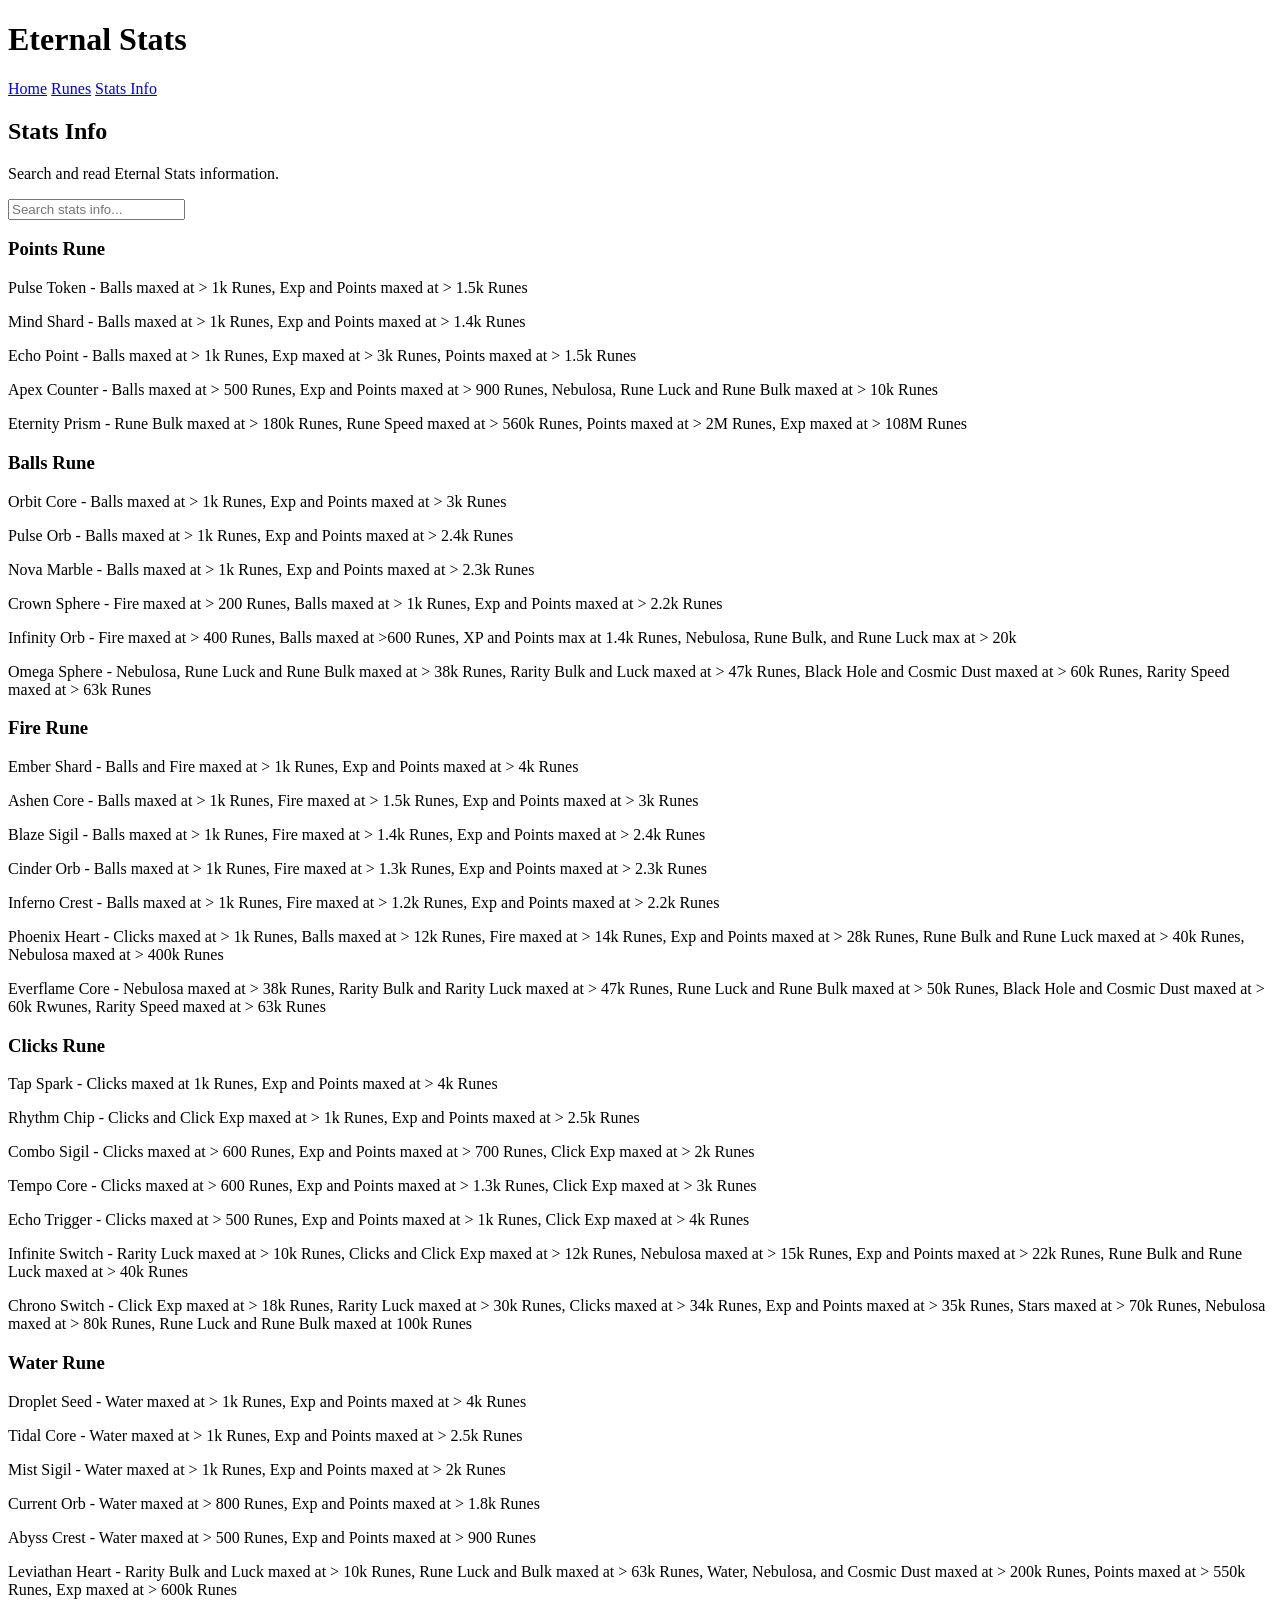
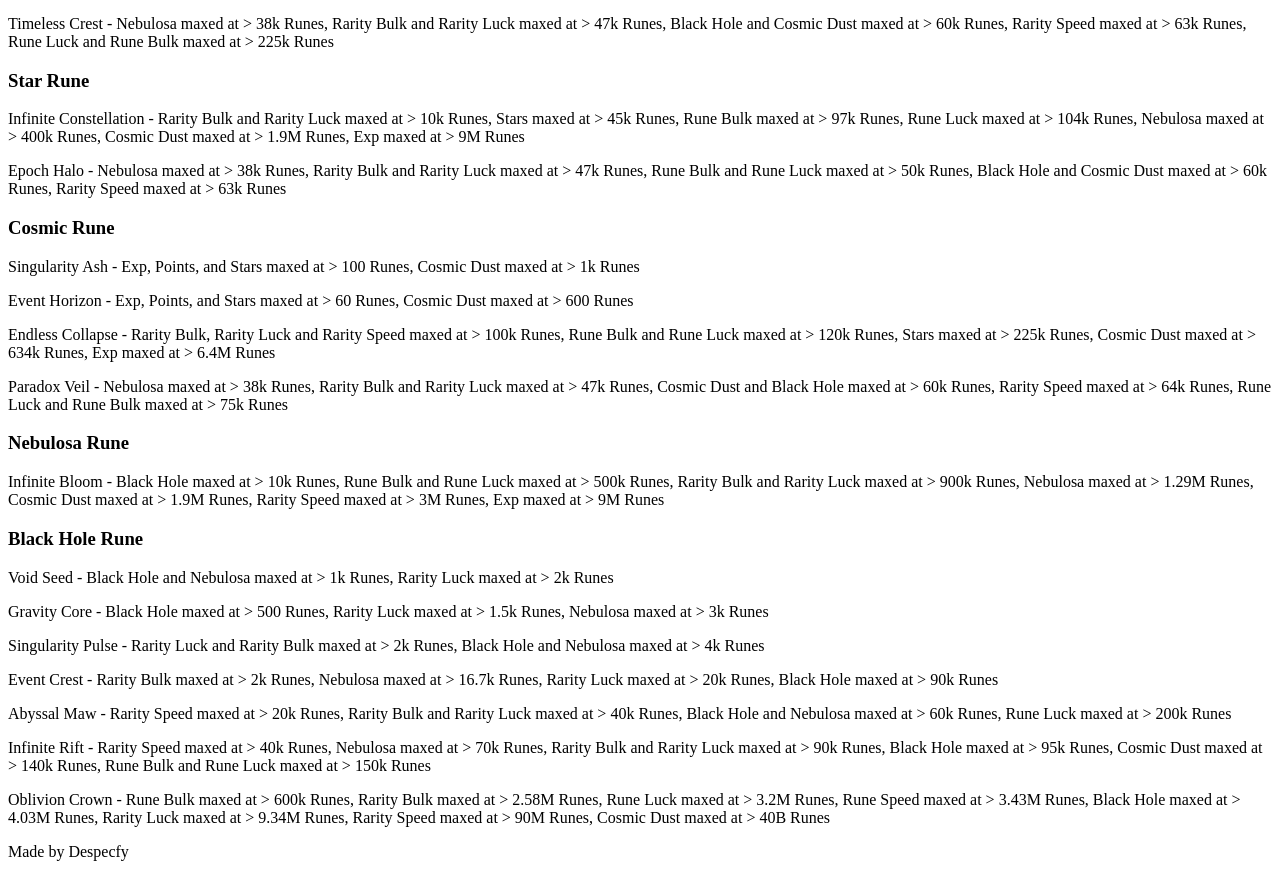
==== stats-info.html @ 93f5b4c6 "Create stats-info.html" ====
<!DOCTYPE html>
<html lang="en">
<head>
  <meta charset="UTF-8">
  <title>Eternal Stats Info</title>
  <link href="https://fonts.googleapis.com/css2?family=Fredoka:wght@500;600;700;800;900&display=swap" rel="stylesheet">
  <link rel="stylesheet" href="style.css">
</head>
<body>

<header class="topbar">
  <h1>Eternal Stats</h1>
  <nav>
    <a href="index.html">Home</a>
    <a href="runes.html">Runes</a>
    <a href="stats-info.html">Stats Info</a>
  </nav>
</header>

<main class="stats-info-page">
  <section class="stats-info-box">
    <h2>Stats Info</h2>
    <p class="stats-info-subtitle">Search and read Eternal Stats information.</p>

    <input 
      type="text" 
      id="infoSearch" 
      class="info-search" 
      placeholder="Search stats info..."
      onkeyup="searchInfo()"
    >

   <div id="infoContent" class="info-content">

  <div class="info-section">
    <h3>Points Rune</h3>
    <p>Pulse Token - Balls maxed at > 1k Runes, Exp and Points maxed at > 1.5k Runes</p>
    <p>Mind Shard - Balls maxed at > 1k Runes, Exp and Points maxed at > 1.4k Runes</p>
    <p>Echo Point - Balls maxed at > 1k Runes, Exp maxed at > 3k Runes, Points maxed at > 1.5k Runes</p>
    <p>Apex Counter - Balls maxed at > 500 Runes, Exp and Points maxed at > 900 Runes, Nebulosa, Rune Luck and Rune Bulk maxed at > 10k Runes</p>
    <p>Eternity Prism - Rune Bulk maxed at > 180k Runes, Rune Speed maxed at > 560k Runes, Points maxed at > 2M Runes, Exp maxed at > 108M Runes</p>
  </div>

  <div class="info-section">
    <h3>Balls Rune</h3>
    <p>Orbit Core - Balls maxed at > 1k Runes, Exp and Points maxed at > 3k Runes</p>
    <p>Pulse Orb - Balls maxed at > 1k Runes, Exp and Points maxed at > 2.4k Runes</p>
    <p>Nova Marble - Balls maxed at > 1k Runes, Exp and Points maxed at > 2.3k Runes</p>
    <p>Crown Sphere - Fire maxed at > 200 Runes, Balls maxed at > 1k Runes, Exp and Points maxed at > 2.2k Runes</p>
    <p>Infinity Orb - Fire maxed at > 400 Runes, Balls maxed at >600 Runes, XP and Points max at 1.4k Runes, Nebulosa, Rune Bulk, and Rune Luck max at > 20k</p>
    <p>Omega Sphere - Nebulosa, Rune Luck and Rune Bulk maxed at > 38k Runes, Rarity Bulk and Luck maxed at > 47k Runes, Black Hole and Cosmic Dust maxed at > 60k Runes, Rarity Speed maxed at > 63k Runes</p>
  </div>

  <div class="info-section">
    <h3>Fire Rune</h3>
    <p>Ember Shard - Balls and Fire maxed at > 1k Runes, Exp and Points maxed at > 4k Runes</p>
    <p>Ashen Core - Balls maxed at > 1k Runes, Fire maxed at > 1.5k Runes, Exp and Points maxed at > 3k Runes</p>
    <p>Blaze Sigil - Balls maxed at > 1k Runes, Fire maxed at > 1.4k Runes, Exp and Points maxed at > 2.4k Runes</p>
    <p>Cinder Orb - Balls maxed at > 1k Runes, Fire maxed at > 1.3k Runes, Exp and Points maxed at > 2.3k Runes</p>
    <p>Inferno Crest - Balls maxed at > 1k Runes, Fire maxed at > 1.2k Runes, Exp and Points maxed at > 2.2k Runes</p>
    <p>Phoenix Heart - Clicks maxed at > 1k Runes, Balls maxed at > 12k Runes, Fire maxed at > 14k Runes, Exp and Points maxed at > 28k Runes, Rune Bulk and Rune Luck maxed at > 40k Runes, Nebulosa maxed at > 400k Runes</p>
    <p>Everflame Core - Nebulosa maxed at > 38k Runes, Rarity Bulk and Rarity Luck maxed at > 47k Runes, Rune Luck and Rune Bulk maxed at > 50k Runes, Black Hole and Cosmic Dust maxed at > 60k Rwunes, Rarity Speed maxed at > 63k Runes</p>
  </div>

  <div class="info-section">
    <h3>Clicks Rune</h3>
    <p>Tap Spark - Clicks maxed at 1k Runes, Exp and Points maxed at > 4k Runes</p>
    <p>Rhythm Chip - Clicks and Click Exp maxed at > 1k Runes, Exp and Points maxed at > 2.5k Runes</p>
    <p>Combo Sigil - Clicks maxed at > 600 Runes, Exp and Points maxed at > 700 Runes, Click Exp maxed at > 2k Runes</p>
    <p>Tempo Core - Clicks maxed at > 600 Runes, Exp and Points maxed at > 1.3k Runes, Click Exp maxed at > 3k Runes</p>
    <p>Echo Trigger - Clicks maxed at > 500 Runes, Exp and Points maxed at > 1k Runes, Click Exp maxed at > 4k Runes</p>
    <p>Infinite Switch - Rarity Luck maxed at > 10k Runes, Clicks and Click Exp maxed at > 12k Runes, Nebulosa maxed at > 15k Runes, Exp and Points maxed at > 22k Runes, Rune Bulk and Rune Luck maxed at > 40k Runes</p>
    <p>Chrono Switch - Click Exp maxed at > 18k Runes, Rarity Luck maxed at > 30k Runes, Clicks maxed at > 34k Runes, Exp and Points maxed at > 35k Runes, Stars maxed at > 70k Runes, Nebulosa maxed at > 80k Runes, Rune Luck and Rune Bulk maxed at 100k Runes</p>
  </div>

  <div class="info-section">
    <h3>Water Rune</h3>
    <p>Droplet Seed - Water maxed at > 1k Runes, Exp and Points maxed at > 4k Runes</p>
    <p>Tidal Core - Water maxed at > 1k Runes, Exp and Points maxed at > 2.5k Runes</p>
    <p>Mist Sigil - Water maxed at > 1k Runes, Exp and Points maxed at > 2k Runes</p>
    <p>Current Orb - Water maxed at > 800 Runes, Exp and Points maxed at > 1.8k Runes</p>
    <p>Abyss Crest - Water maxed at > 500 Runes, Exp and Points maxed at > 900 Runes</p>
    <p>Leviathan Heart - Rarity Bulk and Luck maxed at > 10k Runes, Rune Luck and Bulk maxed at > 63k Runes, Water, Nebulosa, and Cosmic Dust maxed at > 200k Runes, Points maxed at > 550k Runes, Exp maxed at > 600k Runes</p>
    <p>Timeless Crest - Nebulosa maxed at > 38k Runes, Rarity Bulk and Rarity Luck maxed at > 47k Runes, Black Hole and Cosmic Dust maxed at > 60k Runes, Rarity Speed maxed at > 63k Runes, Rune Luck and Rune Bulk maxed at > 225k Runes</p>
  </div>

  <div class="info-section">
    <h3>Star Rune</h3>
    <p>Infinite Constellation - Rarity Bulk and Rarity Luck maxed at > 10k Runes, Stars maxed at > 45k Runes, Rune Bulk maxed at > 97k Runes, Rune Luck maxed at > 104k Runes, Nebulosa maxed at > 400k Runes, Cosmic Dust maxed at > 1.9M Runes, Exp maxed at > 9M Runes</p>
    <p>Epoch Halo - Nebulosa maxed at > 38k Runes, Rarity Bulk and Rarity Luck maxed at > 47k Runes, Rune Bulk and Rune Luck maxed at > 50k Runes, Black Hole and Cosmic Dust maxed at > 60k Runes, Rarity Speed maxed at > 63k Runes</p>
  </div>

  <div class="info-section">
    <h3>Cosmic Rune</h3>
    <p>Singularity Ash - Exp, Points, and Stars maxed at > 100 Runes, Cosmic Dust maxed at > 1k Runes</p>
    <p>Event Horizon - Exp, Points, and Stars maxed at > 60 Runes, Cosmic Dust maxed at > 600 Runes</p>
    <p>Endless Collapse - Rarity Bulk, Rarity Luck and Rarity Speed maxed at > 100k Runes, Rune Bulk and Rune Luck maxed at > 120k Runes, Stars maxed at > 225k Runes, Cosmic Dust maxed at > 634k Runes, Exp maxed at > 6.4M Runes</p>
    <p>Paradox Veil - Nebulosa maxed at > 38k Runes, Rarity Bulk and Rarity Luck maxed at > 47k Runes, Cosmic Dust and Black Hole maxed at > 60k Runes, Rarity Speed maxed at > 64k Runes, Rune Luck and Rune Bulk maxed at > 75k Runes</p>
  </div>

  <div class="info-section">
    <h3>Nebulosa Rune</h3>
    <p>Infinite Bloom - Black Hole maxed at > 10k Runes, Rune Bulk and Rune Luck maxed at > 500k Runes, Rarity Bulk and Rarity Luck maxed at > 900k Runes, Nebulosa maxed at > 1.29M Runes, Cosmic Dust maxed at > 1.9M Runes, Rarity Speed maxed at > 3M Runes, Exp maxed at > 9M Runes</p>
  </div>

  <div class="info-section">
    <h3>Black Hole Rune</h3>
    <p>Void Seed - Black Hole and Nebulosa maxed at > 1k Runes, Rarity Luck maxed at > 2k Runes</p>
    <p>Gravity Core - Black Hole maxed at > 500 Runes, Rarity Luck maxed at > 1.5k Runes, Nebulosa maxed at > 3k Runes</p>
    <p>Singularity Pulse - Rarity Luck and Rarity Bulk maxed at > 2k Runes, Black Hole and Nebulosa maxed at > 4k Runes</p>
    <p>Event Crest - Rarity Bulk maxed at > 2k Runes, Nebulosa maxed at > 16.7k Runes, Rarity Luck maxed at > 20k Runes, Black Hole maxed at > 90k Runes</p>
    <p>Abyssal Maw - Rarity Speed maxed at > 20k Runes, Rarity Bulk and Rarity Luck maxed at > 40k Runes, Black Hole and Nebulosa maxed at > 60k Runes, Rune Luck maxed at > 200k Runes</p>
    <p>Infinite Rift - Rarity Speed maxed at > 40k Runes, Nebulosa maxed at > 70k Runes, Rarity Bulk and Rarity Luck maxed at > 90k Runes, Black Hole maxed at > 95k Runes, Cosmic Dust maxed at > 140k Runes, Rune Bulk and Rune Luck maxed at > 150k Runes</p>
    <p>Oblivion Crown - Rune Bulk maxed at > 600k Runes, Rarity Bulk maxed at > 2.58M Runes, Rune Luck maxed at > 3.2M Runes, Rune Speed maxed at > 3.43M Runes, Black Hole maxed at > 4.03M Runes, Rarity Luck maxed at > 9.34M Runes, Rarity Speed maxed at > 90M Runes, Cosmic Dust maxed at > 40B Runes</p>
  </div>

</div>
  </section>
</main>

<script>
const sections = document.querySelectorAll(".info-section");

sections.forEach(section => {
  section.dataset.original = section.innerHTML;
});

function searchInfo() {
  const input = document.getElementById("infoSearch").value.trim();
  const search = input.toLowerCase();

  sections.forEach(section => {
    section.innerHTML = section.dataset.original;

    if (search === "") {
      section.style.display = "block";
      return;
    }

    const text = section.innerText.toLowerCase();

    if (text.includes(search)) {
      section.style.display = "block";

      const regex = new RegExp(`(${escapeRegExp(input)})`, "gi");
      section.innerHTML = section.innerHTML.replace(regex, `<mark>$1</mark>`);
    } else {
      section.style.display = "none";
    }
  });
}

function escapeRegExp(string) {
  return string.replace(/[.*+?^${}()|[\]\\]/g, "\\$&");
}
</script>

<footer>
  <p>Made by Despecfy</p>
</footer>

</body>
</html>
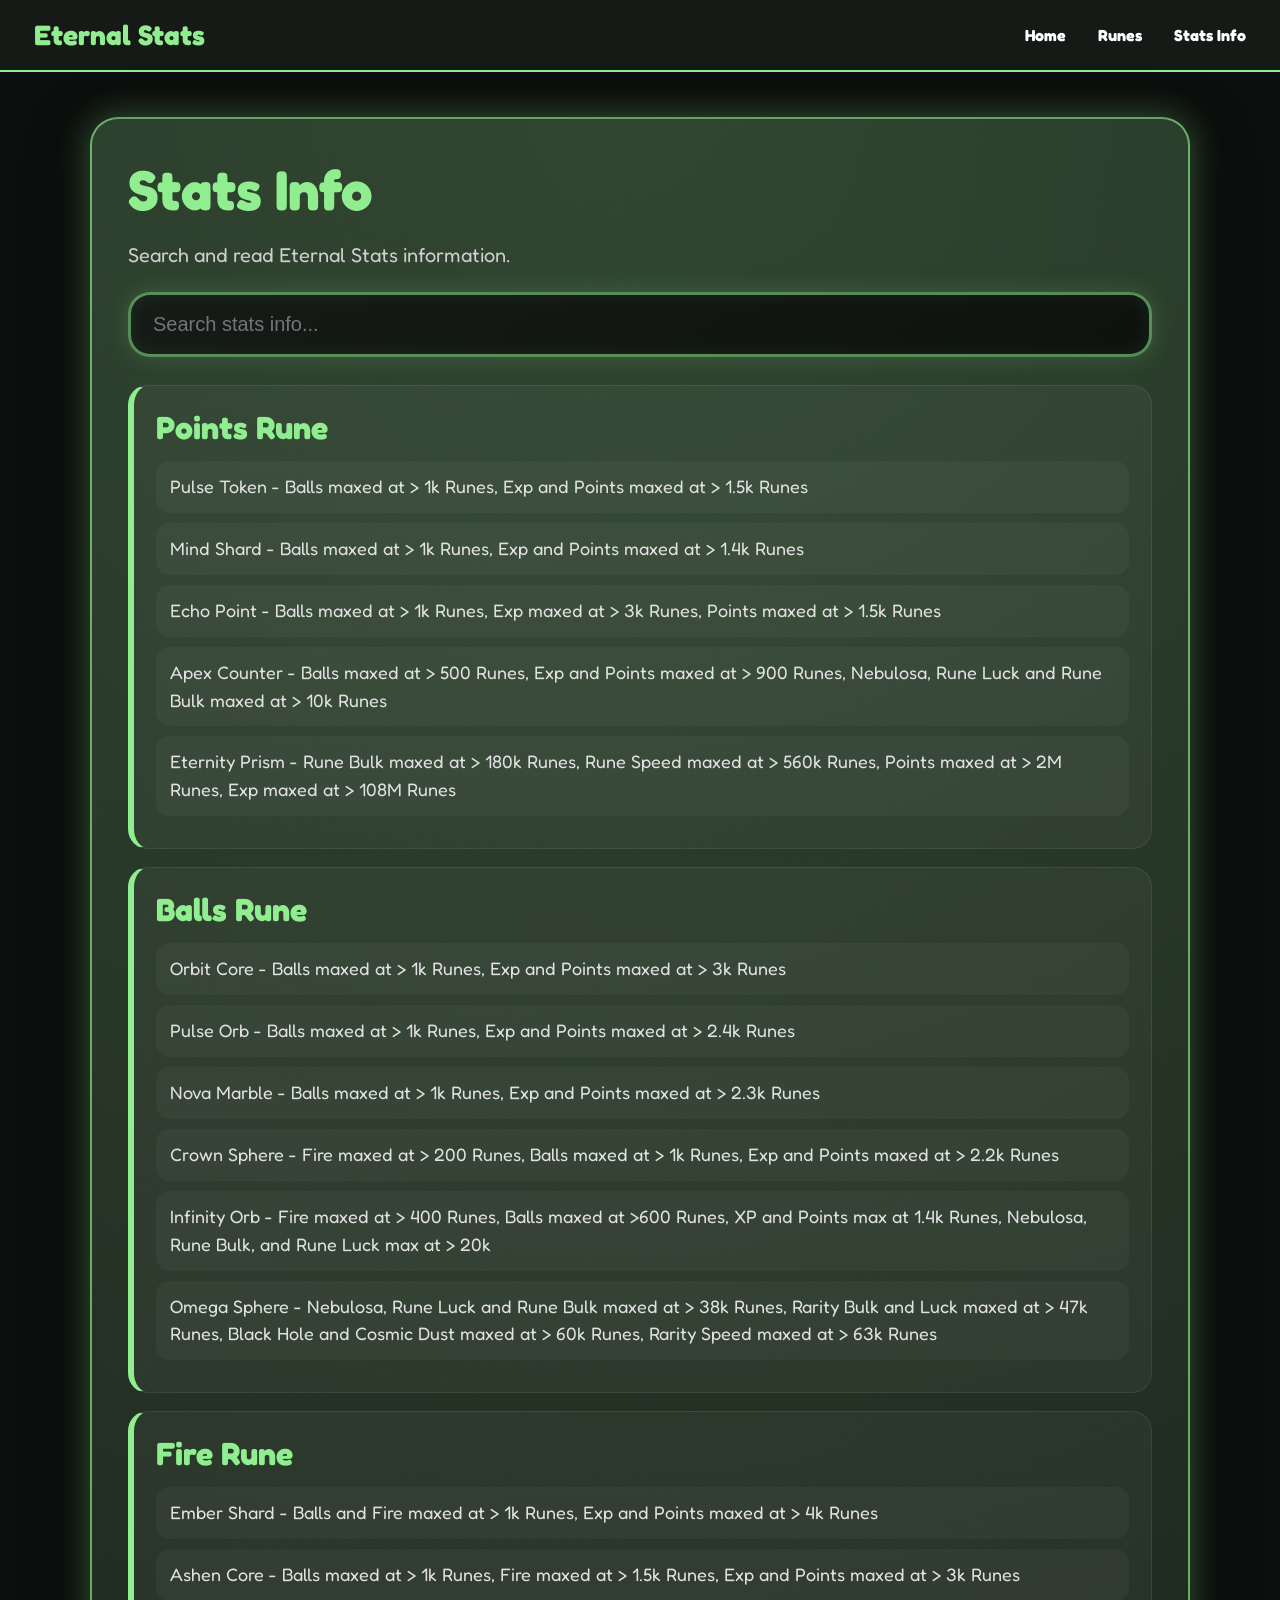
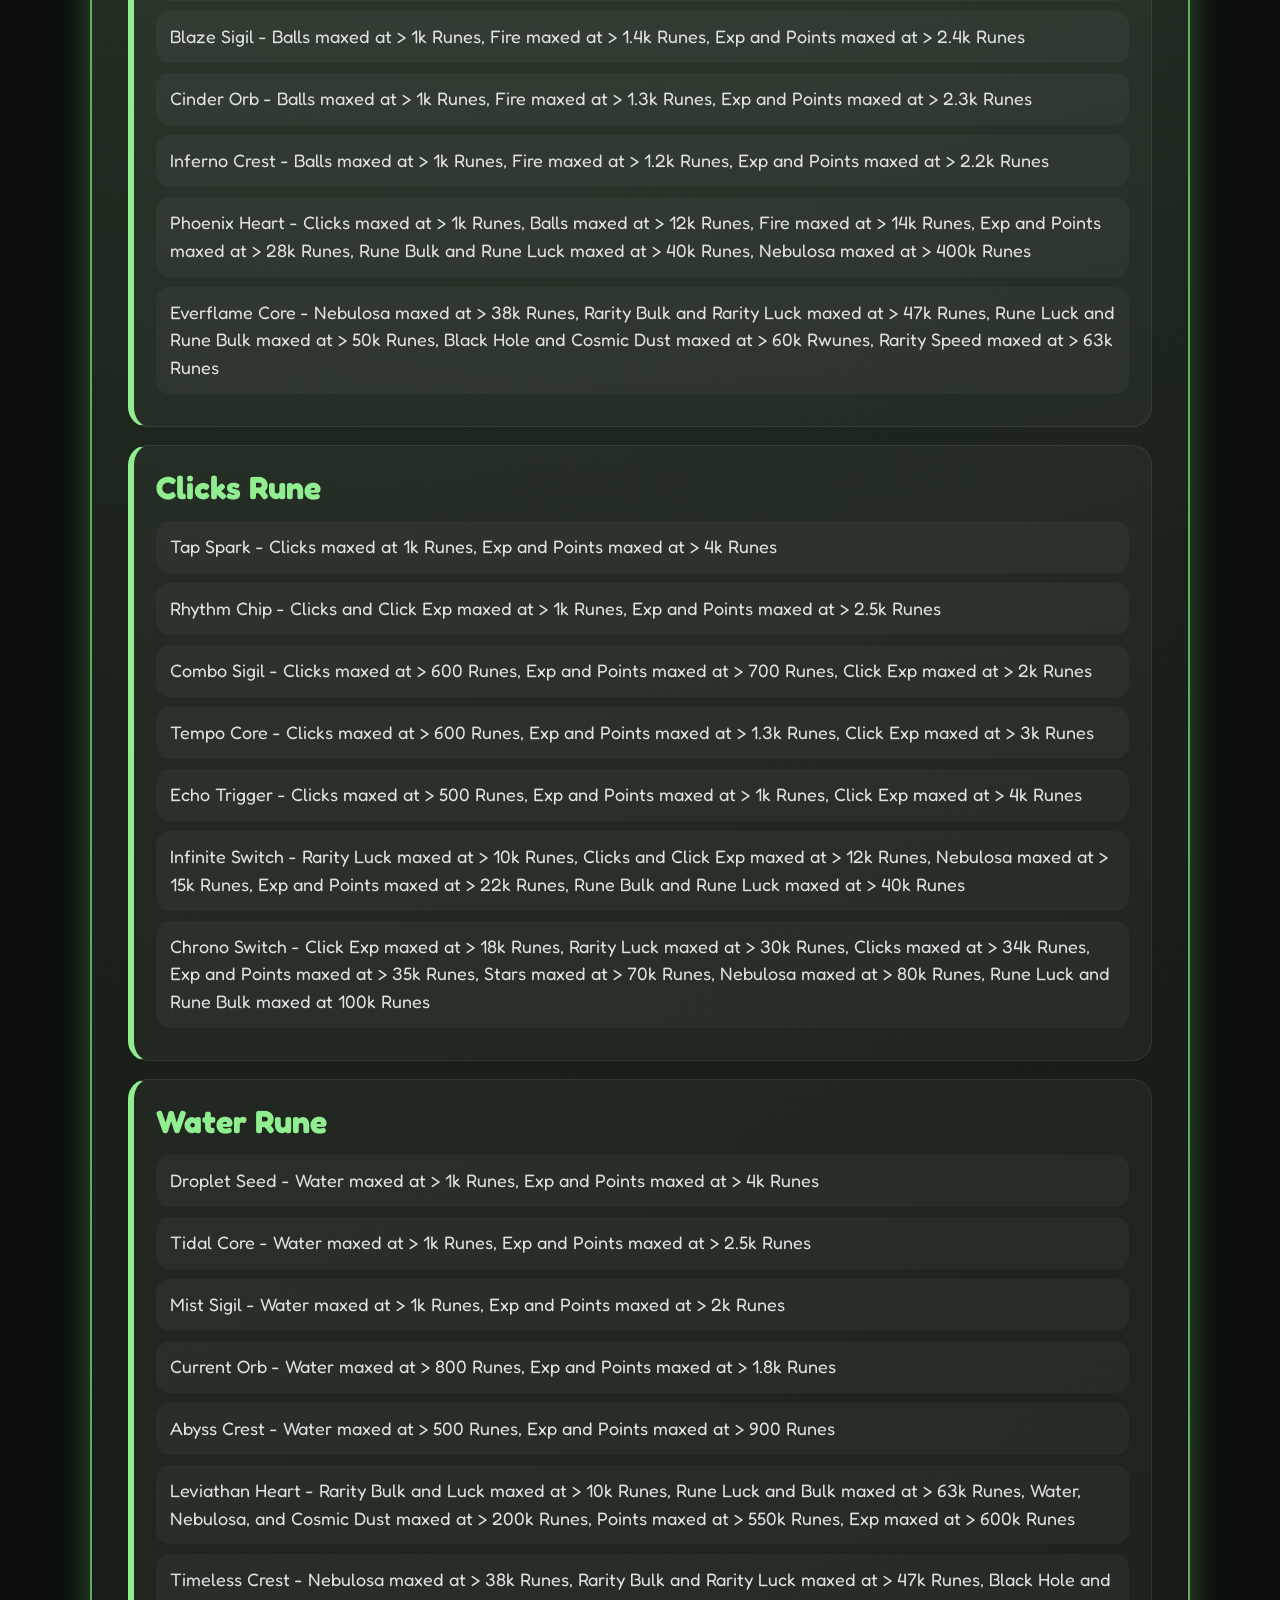
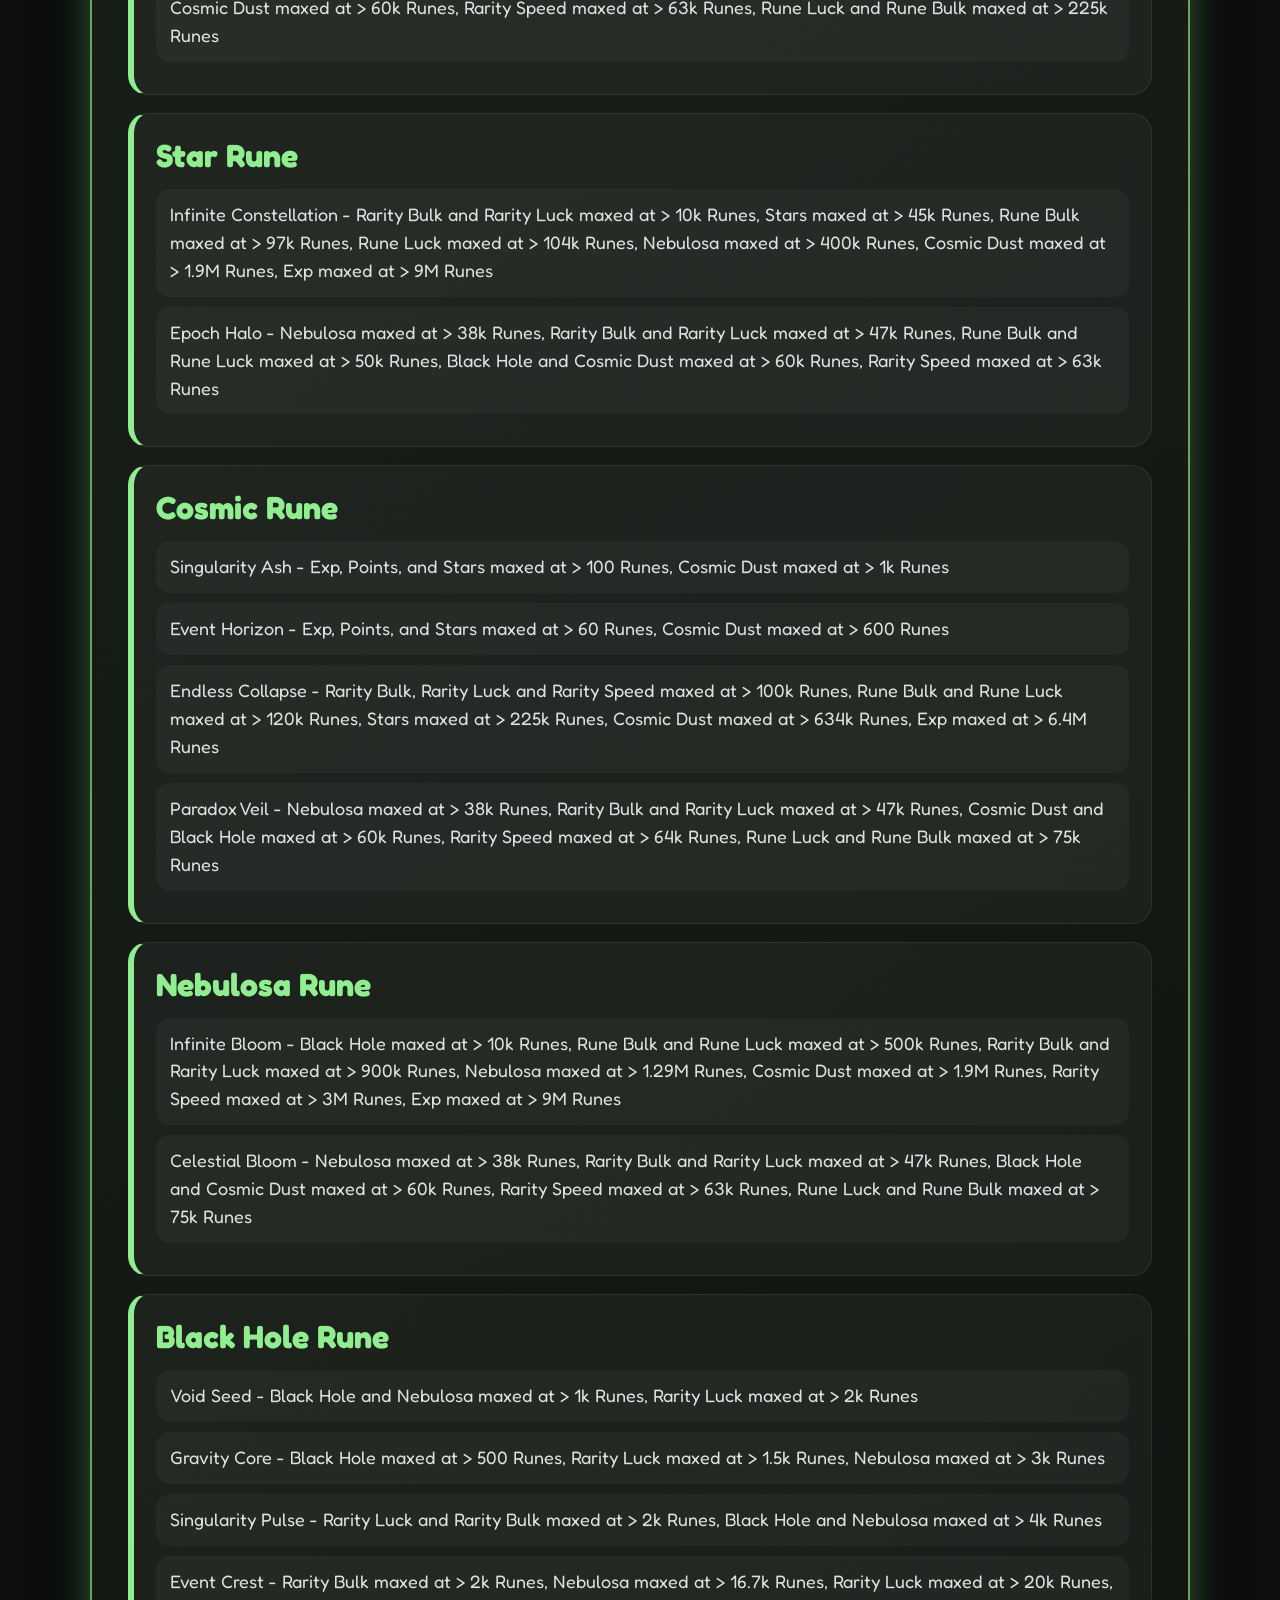
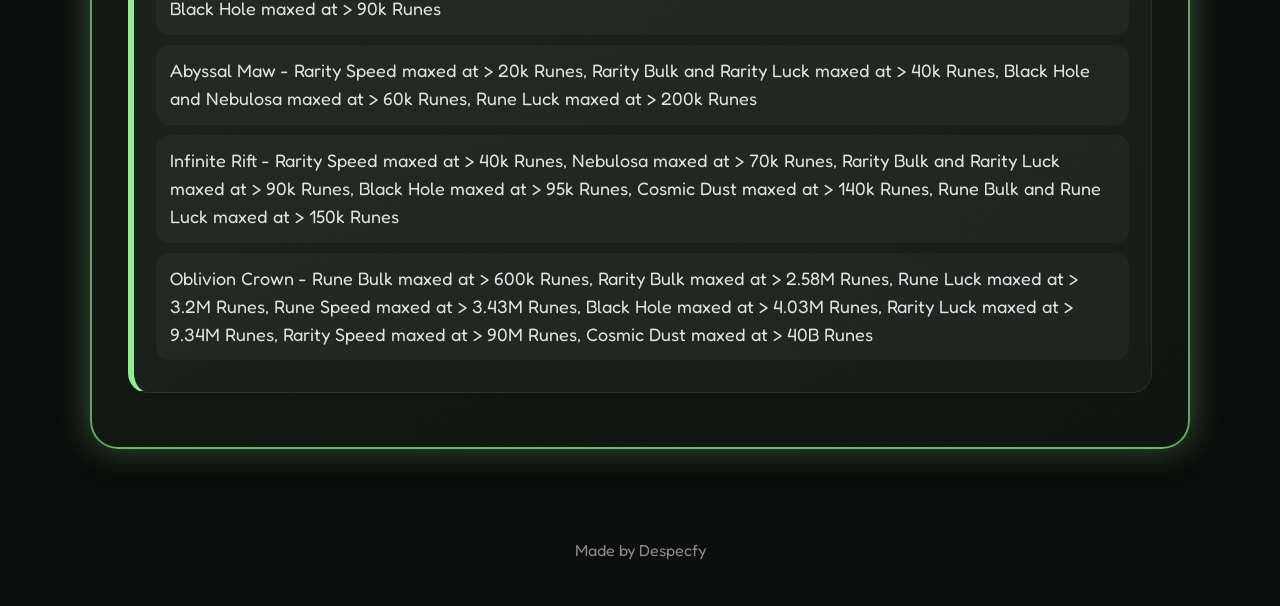
==== commit a880e54e: "Update stats-info.html" ====
--- a/stats-info.html
+++ b/stats-info.html
@@ -101,6 +101,7 @@
   <div class="info-section">
     <h3>Nebulosa Rune</h3>
     <p>Infinite Bloom - Black Hole maxed at > 10k Runes, Rune Bulk and Rune Luck maxed at > 500k Runes, Rarity Bulk and Rarity Luck maxed at > 900k Runes, Nebulosa maxed at > 1.29M Runes, Cosmic Dust maxed at > 1.9M Runes, Rarity Speed maxed at > 3M Runes, Exp maxed at > 9M Runes</p>
+    <p>Celestial Bloom - Nebulosa maxed at > 38k Runes, Rarity Bulk and Rarity Luck maxed at > 47k Runes, Black Hole and Cosmic Dust maxed at > 60k Runes, Rarity Speed maxed at > 63k Runes, Rune Luck and Rune Bulk maxed at > 75k Runes</p>
   </div>
 
   <div class="info-section">
--- a/style.css
+++ b/style.css
@@ -0,0 +1,476 @@
+:root {
+  --main: #90EE90;
+  --main-dark: #4fbf65;
+  --main-glow: rgba(144, 238, 144, 0.35);
+}
+
+* {
+  box-sizing: border-box;
+}
+
+body {
+  margin: 0;
+  font-family: 'Fredoka', Arial, sans-serif;
+  background: #0c0f0d;
+  color: white;
+}
+
+.topbar {
+  background: #151a16;
+  border-bottom: 2px solid var(--main);
+  padding: 18px 34px;
+  display: flex;
+  justify-content: space-between;
+  align-items: center;
+}
+
+.topbar h1 {
+  margin: 0;
+  color: var(--main);
+  font-size: 28px;
+  font-weight: 800;
+}
+
+nav a {
+  color: white;
+  text-decoration: none;
+  margin-left: 28px;
+  font-weight: 800;
+  transition: 0.15s;
+}
+
+nav a:hover {
+  color: var(--main);
+}
+
+.home-page {
+  min-height: calc(100vh - 130px);
+  display: flex;
+  align-items: center;
+  justify-content: center;
+  padding: 40px 20px;
+}
+
+.home-box {
+  width: 780px;
+  max-width: 92vw;
+  text-align: center;
+  padding: 65px 40px;
+
+  background:
+    radial-gradient(circle at top, rgba(144,238,144,0.22), transparent 45%),
+    linear-gradient(145deg, #202820, #101410);
+
+  border: 3px solid var(--main);
+  border-radius: 32px;
+
+  box-shadow:
+    0 0 35px var(--main-glow),
+    0 20px 60px rgba(0,0,0,0.55);
+}
+
+.home-box h2 {
+  font-size: 72px;
+  margin: 0 0 15px;
+  color: var(--main);
+  font-weight: 900;
+}
+
+.home-box p {
+  font-size: 22px;
+  color: #d6d6d6;
+  margin-bottom: 45px;
+}
+
+.home-buttons-row {
+  display: flex;
+  justify-content: center;
+  gap: 24px;
+  flex-wrap: wrap;
+}
+
+.runes-button {
+  display: inline-block;
+  text-decoration: none;
+  background: linear-gradient(180deg, #baffba, #90EE90);
+  color: #071007;
+  font-size: 30px;
+  font-weight: 900;
+  letter-spacing: 1px;
+  padding: 22px 70px;
+  border-radius: 24px;
+  border: 3px solid rgba(255,255,255,0.35);
+  box-shadow:
+    0 9px 0 var(--main-dark),
+    0 0 30px var(--main-glow);
+  transition: 0.18s;
+}
+
+.runes-button:hover {
+  transform: translateY(-5px) scale(1.05);
+  box-shadow:
+    0 14px 0 var(--main-dark),
+    0 0 45px var(--main-glow);
+}
+
+.runes-button:active {
+  transform: translateY(4px) scale(0.98);
+  box-shadow:
+    0 4px 0 var(--main-dark),
+    0 0 25px var(--main-glow);
+}
+
+.page {
+  padding: 35px;
+}
+
+.page h2 {
+  font-size: 54px;
+  margin-bottom: 10px;
+  color: var(--main);
+}
+
+.page p {
+  color: #b9b9b9;
+  font-size: 22px;
+}
+
+.rune-grid {
+  display: grid;
+  grid-template-columns: repeat(auto-fit, minmax(240px, 1fr));
+  gap: 26px;
+  margin-top: 40px;
+}
+
+.rune-card {
+  background: linear-gradient(145deg, rgba(255,255,255,0.04), rgba(255,255,255,0.01));
+  border: 2px solid rgba(255,255,255,0.08);
+  border-radius: 24px;
+  padding: 28px;
+  text-align: center;
+  cursor: pointer;
+  transition: 0.2s;
+  box-shadow: 0 10px 25px rgba(0,0,0,0.35);
+}
+
+.rune-card:hover {
+  transform: translateY(-4px) scale(1.02);
+  border-color: var(--main);
+  box-shadow: 0 0 25px var(--main-glow);
+}
+
+.rune-card h3 {
+  font-size: 34px;
+  margin-bottom: 18px;
+}
+
+.rune-preview {
+  width: 120px;
+  height: 120px;
+  object-fit: cover;
+  border-radius: 18px;
+  margin: 0 auto 18px auto;
+  display: block;
+  border: 2px dashed rgba(255,255,255,0.2);
+}
+
+.rune-card p {
+  font-size: 18px;
+  color: #bdbdbd;
+}
+
+.popup {
+  position: fixed;
+  inset: 0;
+  background: rgba(0,0,0,0.8);
+  display: none;
+  justify-content: center;
+  align-items: center;
+  z-index: 999;
+}
+
+.popup-box {
+  width: 980px;
+  max-width: 92vw;
+  max-height: 82vh;
+  overflow-y: auto;
+
+  background:
+    radial-gradient(circle at top, #2a2f2a, #171d18);
+
+  border: 2px solid var(--main);
+  border-radius: 28px;
+  padding: 26px;
+
+  box-shadow:
+    0 0 40px var(--main-glow),
+    0 0 120px rgba(0,0,0,0.7);
+}
+
+.popup-box button {
+  position: absolute;
+  right: 22px;
+  top: 18px;
+  background: rgba(255,255,255,0.06);
+  border: none;
+  color: white;
+  width: 48px;
+  height: 48px;
+  border-radius: 50%;
+  font-size: 30px;
+  cursor: pointer;
+}
+
+#popup-title {
+  font-size: 52px;
+  margin-bottom: 24px;
+  color: white;
+  font-weight: 900;
+  -webkit-text-stroke: 5px black;
+  paint-order: stroke fill;
+}
+
+.stats-grid {
+  display: grid;
+  grid-template-columns: repeat(4, 1fr);
+  gap: 18px;
+  margin-top: 20px;
+}
+
+.custom-stat-card {
+  min-height: 340px;
+  border-radius: 24px;
+  padding: 20px;
+  text-align: center;
+  position: relative;
+  overflow: hidden;
+  border: 2px solid rgba(255,255,255,0.28);
+  box-shadow:
+    inset 0 0 80px rgba(255,255,255,0.08),
+    0 10px 30px rgba(0,0,0,0.45);
+}
+
+.custom-stat-card h3 {
+  margin: 0;
+  font-size: 26px;
+  font-weight: 900;
+  color: white;
+  -webkit-text-stroke: 4px black;
+  paint-order: stroke fill;
+}
+
+.custom-stat-card h4 {
+  margin: 6px 0;
+  font-size: 18px;
+  font-weight: 900;
+  color: white;
+  -webkit-text-stroke: 3px black;
+  paint-order: stroke fill;
+}
+
+.card-line {
+  height: 3px;
+  width: 92%;
+  margin: 14px auto 18px auto;
+  border-radius: 999px;
+  background: rgba(255,255,255,0.4);
+}
+
+.stat-line {
+  font-size: 17px;
+  font-weight: 900;
+  margin: 2px 0;
+  line-height: 1.15;
+  -webkit-text-stroke: 2px black;
+  paint-order: stroke fill;
+}
+
+.multi { color: white; }
+.max { color: #00d9ff; }
+.exp { color: #355dff; }
+.points { color: #b22fff; }
+.balls { color: #ffe600; }
+.nebulosa { color: #ff7a00; }
+.rune-bulk { color: #ff2f2f; }
+.rune-luck { color: #00ff4c; }
+.rune-speed { color: #00bfff; }
+.fire { color: #ff3b13; }
+.black-hole { color: #2020ff; }
+.cosmic-dust { color: #6d6d6d; }
+.rarity-bulk { color: #ff3333; }
+.rarity-luck { color: #00ff44; }
+.rarity-speed { color: #00eaff; }
+.clicks { color: #00c8ff; }
+.click-exp { color: #9569ff; }
+.stars { color: #ffe59a; }
+.water { color: #4db8ff; }
+.rune-clone { color: #2f6fff; }
+
+.compact-card .stat-line {
+  font-size: 15px;
+  margin: 1px 0;
+}
+
+.compact-card h3 {
+  font-size: 23px;
+}
+
+.compact-card h4 {
+  font-size: 16px;
+  margin: 4px 0;
+}
+
+.stats-info-page {
+  min-height: calc(100vh - 130px);
+  padding: 45px 20px;
+  display: flex;
+  justify-content: center;
+}
+
+.stats-info-box {
+  width: 1100px;
+  max-width: 94vw;
+  padding: 36px;
+
+  background:
+    radial-gradient(circle at top, rgba(144,238,144,0.16), transparent 45%),
+    linear-gradient(145deg, #202820, #101410);
+
+  border: 2px solid rgba(144,238,144,0.65);
+  border-radius: 28px;
+
+  box-shadow:
+    0 0 35px var(--main-glow),
+    0 20px 60px rgba(0,0,0,0.5);
+}
+
+.stats-info-box h2 {
+  font-size: 56px;
+  margin: 0;
+  color: var(--main);
+  font-weight: 900;
+}
+
+.stats-info-subtitle {
+  color: #cfcfcf;
+  font-size: 20px;
+  margin-bottom: 25px;
+}
+
+.info-search {
+  width: 100%;
+  padding: 18px 22px;
+  margin-bottom: 28px;
+  border: 3px solid rgba(144,238,144,0.55);
+  border-radius: 22px;
+  background: linear-gradient(145deg, #161b18, #0e120f);
+  color: white;
+  font-size: 20px;
+  outline: none;
+  box-shadow:
+    inset 0 0 18px rgba(144,238,144,0.08),
+    0 0 25px rgba(144,238,144,0.18);
+}
+
+.info-search:focus {
+  border-color: var(--main);
+  box-shadow:
+    0 0 35px var(--main-glow),
+    inset 0 0 20px rgba(144,238,144,0.12);
+}
+
+.info-section {
+  background: rgba(255,255,255,0.04);
+  border: 1px solid rgba(255,255,255,0.08);
+  border-left: 6px solid var(--main);
+  border-radius: 20px;
+  padding: 22px;
+  margin-bottom: 18px;
+}
+
+.info-section h3 {
+  color: var(--main);
+  font-size: 32px;
+  margin: 0 0 14px;
+  font-weight: 900;
+}
+
+.info-section p {
+  color: #e0e0e0;
+  font-size: 18px;
+  line-height: 1.55;
+  background: rgba(255,255,255,0.035);
+  border-radius: 14px;
+  padding: 12px 14px;
+  margin: 10px 0;
+}
+
+mark {
+  background: var(--main);
+  color: #071007;
+  padding: 1px 5px;
+  border-radius: 6px;
+  font-weight: 900;
+}
+
+footer {
+  text-align: center;
+  padding: 30px;
+  color: #8b8b8b;
+}
+
+@media (max-width: 900px) {
+  .stats-grid {
+    grid-template-columns: repeat(2, 1fr);
+  }
+
+  .home-box h2 {
+    font-size: 48px;
+  }
+}
+
+.nav-buttons {
+  display: flex;
+  align-items: center;
+  gap: 14px;
+}
+
+.nav-buttons a {
+  text-decoration: none;
+  color: white;
+
+  font-family: 'Fredoka', sans-serif;
+  font-size: 18px;
+  font-weight: 700;
+
+  padding: 10px 18px;
+
+  background: linear-gradient(145deg, #1f2a1f, #151b15);
+
+  border: 2px solid rgba(144,238,144,0.18);
+  border-radius: 14px;
+
+  box-shadow:
+    inset 0 0 10px rgba(255,255,255,0.03),
+    0 4px 12px rgba(0,0,0,0.25);
+
+  transition: 0.16s;
+}
+
+.nav-buttons a:hover {
+  color: #071007;
+
+  background: linear-gradient(145deg, #a9f7a9, #90EE90);
+
+  border-color: #90EE90;
+
+  transform: translateY(-2px);
+
+  box-shadow:
+    0 0 20px rgba(144,238,144,0.35),
+    0 8px 20px rgba(0,0,0,0.3);
+}
+
+.nav-buttons a:active {
+  transform: scale(0.97);
+}
